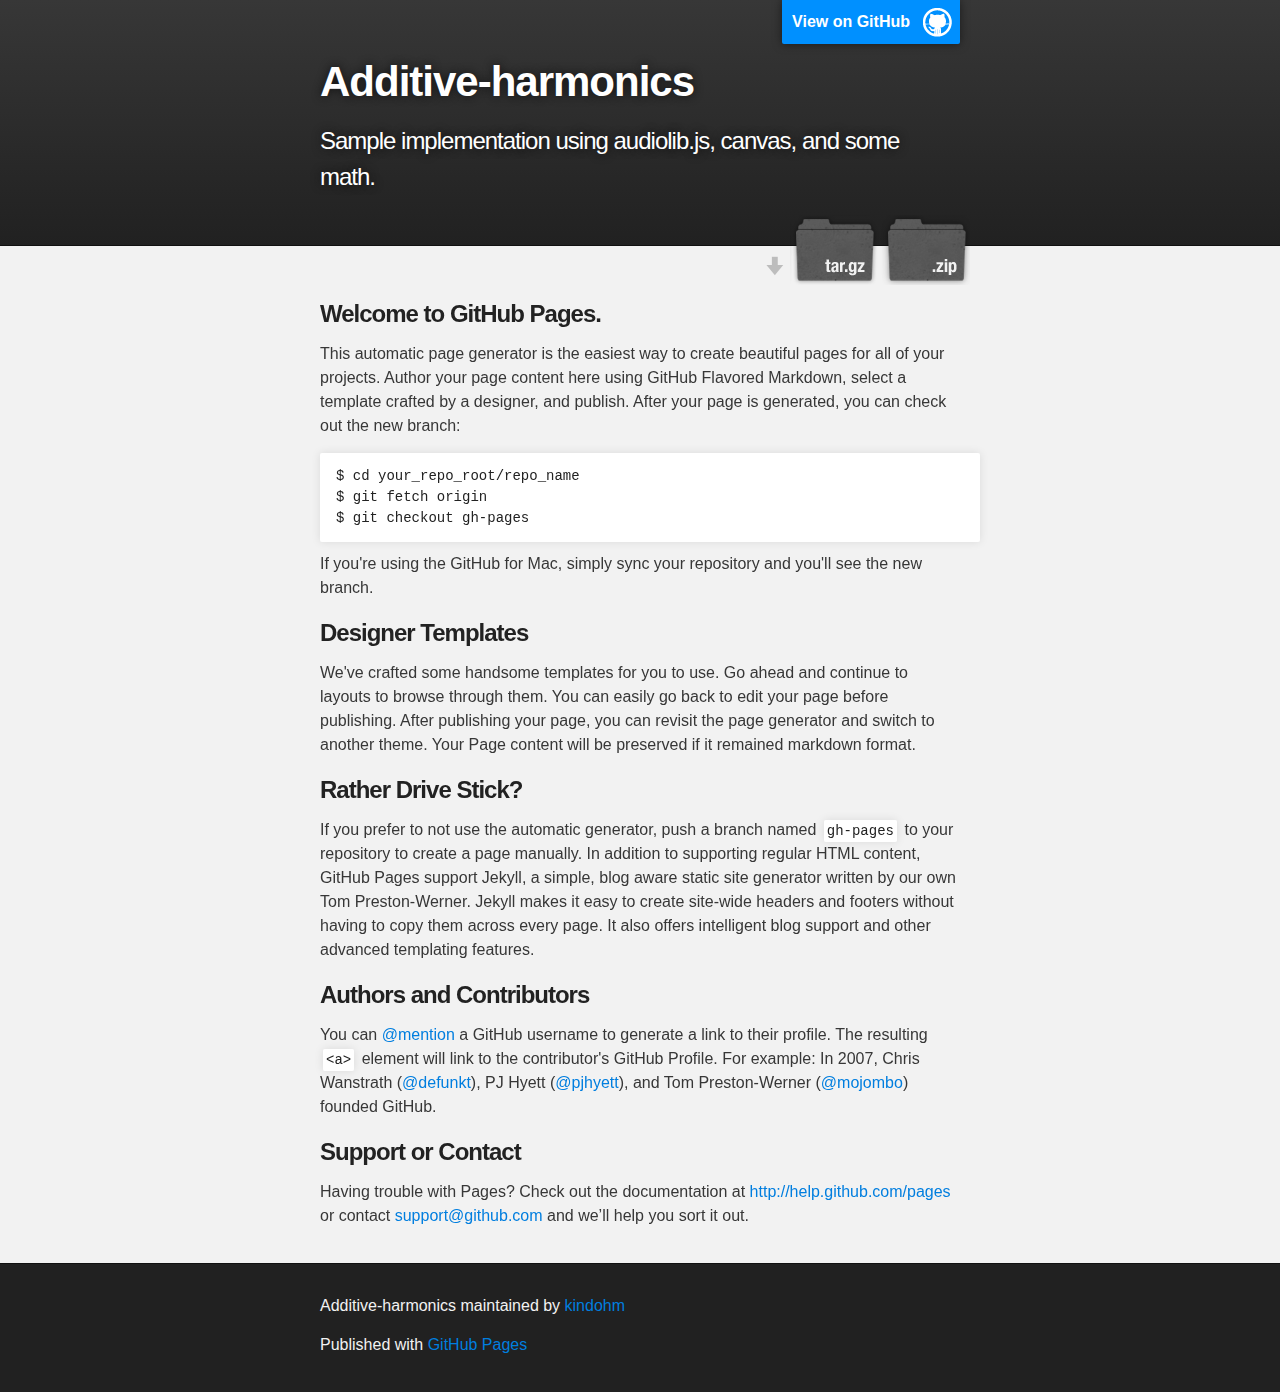
==== index.html @ 70c12de0 "Create gh-pages branch via GitHub" ====
<!DOCTYPE html>
<html>

  <head>
    <meta charset='utf-8' />
    <meta http-equiv="X-UA-Compatible" content="chrome=1" />
    <meta name="description" content="Additive-harmonics : Sample implementation using audiolib.js, canvas, and some math." />

    <link rel="stylesheet" type="text/css" media="screen" href="stylesheets/stylesheet.css">

    <title>Additive-harmonics</title>
  </head>

  <body>

    <!-- HEADER -->
    <div id="header_wrap" class="outer">
        <header class="inner">
          <a id="forkme_banner" href="https://github.com/kindohm/additive-harmonics">View on GitHub</a>

          <h1 id="project_title">Additive-harmonics</h1>
          <h2 id="project_tagline">Sample implementation using audiolib.js, canvas, and some math.</h2>

            <section id="downloads">
              <a class="zip_download_link" href="https://github.com/kindohm/additive-harmonics/zipball/master">Download this project as a .zip file</a>
              <a class="tar_download_link" href="https://github.com/kindohm/additive-harmonics/tarball/master">Download this project as a tar.gz file</a>
            </section>
        </header>
    </div>

    <!-- MAIN CONTENT -->
    <div id="main_content_wrap" class="outer">
      <section id="main_content" class="inner">
        <h3>Welcome to GitHub Pages.</h3>

<p>This automatic page generator is the easiest way to create beautiful pages for all of your projects. Author your page content here using GitHub Flavored Markdown, select a template crafted by a designer, and publish. After your page is generated, you can check out the new branch:</p>

<pre><code>$ cd your_repo_root/repo_name
$ git fetch origin
$ git checkout gh-pages
</code></pre>

<p>If you're using the GitHub for Mac, simply sync your repository and you'll see the new branch.</p>

<h3>Designer Templates</h3>

<p>We've crafted some handsome templates for you to use. Go ahead and continue to layouts to browse through them. You can easily go back to edit your page before publishing. After publishing your page, you can revisit the page generator and switch to another theme. Your Page content will be preserved if it remained markdown format.</p>

<h3>Rather Drive Stick?</h3>

<p>If you prefer to not use the automatic generator, push a branch named <code>gh-pages</code> to your repository to create a page manually. In addition to supporting regular HTML content, GitHub Pages support Jekyll, a simple, blog aware static site generator written by our own Tom Preston-Werner. Jekyll makes it easy to create site-wide headers and footers without having to copy them across every page. It also offers intelligent blog support and other advanced templating features.</p>

<h3>Authors and Contributors</h3>

<p>You can <a href="https://github.com/blog/821" class="user-mention">@mention</a> a GitHub username to generate a link to their profile. The resulting <code>&lt;a&gt;</code> element will link to the contributor's GitHub Profile. For example: In 2007, Chris Wanstrath (<a href="https://github.com/defunkt" class="user-mention">@defunkt</a>), PJ Hyett (<a href="https://github.com/pjhyett" class="user-mention">@pjhyett</a>), and Tom Preston-Werner (<a href="https://github.com/mojombo" class="user-mention">@mojombo</a>) founded GitHub.</p>

<h3>Support or Contact</h3>

<p>Having trouble with Pages? Check out the documentation at <a href="http://help.github.com/pages">http://help.github.com/pages</a> or contact <a href="mailto:support@github.com">support@github.com</a> and we’ll help you sort it out.</p>
      </section>
    </div>

    <!-- FOOTER  -->
    <div id="footer_wrap" class="outer">
      <footer class="inner">
        <p class="copyright">Additive-harmonics maintained by <a href="https://github.com/kindohm">kindohm</a></p>
        <p>Published with <a href="http://pages.github.com">GitHub Pages</a></p>
      </footer>
    </div>

    

  </body>
</html>
---- stylesheets/stylesheet.css ----
/*******************************************************************************
Slate Theme for Github Pages
by Jason Costello, @jsncostello
*******************************************************************************/

@import url(pygment_trac.css);

/*******************************************************************************
MeyerWeb Reset
*******************************************************************************/

html, body, div, span, applet, object, iframe,
h1, h2, h3, h4, h5, h6, p, blockquote, pre,
a, abbr, acronym, address, big, cite, code,
del, dfn, em, img, ins, kbd, q, s, samp,
small, strike, strong, sub, sup, tt, var,
b, u, i, center,
dl, dt, dd, ol, ul, li,
fieldset, form, label, legend,
table, caption, tbody, tfoot, thead, tr, th, td,
article, aside, canvas, details, embed,
figure, figcaption, footer, header, hgroup,
menu, nav, output, ruby, section, summary,
time, mark, audio, video {
  margin: 0;
  padding: 0;
  border: 0;
  font: inherit;
  vertical-align: baseline;
}

/* HTML5 display-role reset for older browsers */
article, aside, details, figcaption, figure,
footer, header, hgroup, menu, nav, section {
  display: block;
}

ol, ul {
  list-style: none;
}

blockquote, q {
}

table {
  border-collapse: collapse;
  border-spacing: 0;
}

a:focus {
  outline: none;
}

/*******************************************************************************
Theme Styles
*******************************************************************************/

body {
  box-sizing: border-box;
  color:#373737;
  background: #212121;
  font-size: 16px;
  font-family: 'Myriad Pro', Calibri, Helvetica, Arial, sans-serif;
  line-height: 1.5;
  -webkit-font-smoothing: antialiased;
}

h1, h2, h3, h4, h5, h6 {
  margin: 10px 0;
  font-weight: 700;
  color:#222222;
  font-family: 'Lucida Grande', 'Calibri', Helvetica, Arial, sans-serif;
  letter-spacing: -1px;
}

h1 {
  font-size: 36px;
  font-weight: 700;
}

h2 {
  padding-bottom: 10px;
  font-size: 32px;
  background: url('../images/bg_hr.png') repeat-x bottom;
}

h3 {
  font-size: 24px;
}

h4 {
  font-size: 21px;
}

h5 {
  font-size: 18px;
}

h6 {
  font-size: 16px;
}

p {
  margin: 10px 0 15px 0;
}

footer p {
  color: #f2f2f2;
}

a {
  text-decoration: none;
  color: #007edf;
  text-shadow: none;

  transition: color 0.5s ease;
  transition: text-shadow 0.5s ease;
  -webkit-transition: color 0.5s ease;
  -webkit-transition: text-shadow 0.5s ease;
  -moz-transition: color 0.5s ease;
  -moz-transition: text-shadow 0.5s ease;
  -o-transition: color 0.5s ease;
  -o-transition: text-shadow 0.5s ease;
  -ms-transition: color 0.5s ease;
  -ms-transition: text-shadow 0.5s ease;
}

#main_content a:hover {
  color: #0069ba;
  text-shadow: #0090ff 0px 0px 2px;
}

footer a:hover {
  color: #43adff;
  text-shadow: #0090ff 0px 0px 2px;
}

em {
  font-style: italic;
}

strong {
  font-weight: bold;
}

img {
  position: relative;
  margin: 0 auto;
  max-width: 739px;
  padding: 5px;
  margin: 10px 0 10px 0;
  border: 1px solid #ebebeb;

  box-shadow: 0 0 5px #ebebeb;
  -webkit-box-shadow: 0 0 5px #ebebeb;
  -moz-box-shadow: 0 0 5px #ebebeb;
  -o-box-shadow: 0 0 5px #ebebeb;
  -ms-box-shadow: 0 0 5px #ebebeb;
}

pre, code {
  width: 100%;
  color: #222;
  background-color: #fff;

  font-family: Monaco, "Bitstream Vera Sans Mono", "Lucida Console", Terminal, monospace;
  font-size: 14px;

  border-radius: 2px;
  -moz-border-radius: 2px;
  -webkit-border-radius: 2px;



}

pre {
  width: 100%;
  padding: 10px;
  box-shadow: 0 0 10px rgba(0,0,0,.1);
  overflow: auto;
}

code {
  padding: 3px;
  margin: 0 3px;
  box-shadow: 0 0 10px rgba(0,0,0,.1);
}

pre code {
  display: block;
  box-shadow: none;
}

blockquote {
  color: #666;
  margin-bottom: 20px;
  padding: 0 0 0 20px;
  border-left: 3px solid #bbb;
}

ul, ol, dl {
  margin-bottom: 15px
}

ul li {
  list-style: inside;
  padding-left: 20px;
}

ol li {
  list-style: decimal inside;
  padding-left: 20px;
}

dl dt {
  font-weight: bold;
}

dl dd {
  padding-left: 20px;
  font-style: italic;
}

dl p {
  padding-left: 20px;
  font-style: italic;
}

hr {
  height: 1px;
  margin-bottom: 5px;
  border: none;
  background: url('../images/bg_hr.png') repeat-x center;
}

table {
  border: 1px solid #373737;
  margin-bottom: 20px;
  text-align: left;
 }

th {
  font-family: 'Lucida Grande', 'Helvetica Neue', Helvetica, Arial, sans-serif;
  padding: 10px;
  background: #373737;
  color: #fff;
 }

td {
  padding: 10px;
  border: 1px solid #373737;
 }

form {
  background: #f2f2f2;
  padding: 20px;
}

img {
  width: 100%;
  max-width: 100%;
}

/*******************************************************************************
Full-Width Styles
*******************************************************************************/

.outer {
  width: 100%;
}

.inner {
  position: relative;
  max-width: 640px;
  padding: 20px 10px;
  margin: 0 auto;
}

#forkme_banner {
  display: block;
  position: absolute;
  top:0;
  right: 10px;
  z-index: 10;
  padding: 10px 50px 10px 10px;
  color: #fff;
  background: url('../images/blacktocat.png') #0090ff no-repeat 95% 50%;
  font-weight: 700;
  box-shadow: 0 0 10px rgba(0,0,0,.5);
  border-bottom-left-radius: 2px;
  border-bottom-right-radius: 2px;
}

#header_wrap {
  background: #212121;
  background: -moz-linear-gradient(top, #373737, #212121);
  background: -webkit-linear-gradient(top, #373737, #212121);
  background: -ms-linear-gradient(top, #373737, #212121);
  background: -o-linear-gradient(top, #373737, #212121);
  background: linear-gradient(top, #373737, #212121);
}

#header_wrap .inner {
  padding: 50px 10px 30px 10px;
}

#project_title {
  margin: 0;
  color: #fff;
  font-size: 42px;
  font-weight: 700;
  text-shadow: #111 0px 0px 10px;
}

#project_tagline {
  color: #fff;
  font-size: 24px;
  font-weight: 300;
  background: none;
  text-shadow: #111 0px 0px 10px;
}

#downloads {
  position: absolute;
  width: 210px;
  z-index: 10;
  bottom: -40px;
  right: 0;
  height: 70px;
  background: url('../images/icon_download.png') no-repeat 0% 90%;
}

.zip_download_link {
  display: block;
  float: right;
  width: 90px;
  height:70px;
  text-indent: -5000px;
  overflow: hidden;
  background: url(../images/sprite_download.png) no-repeat bottom left;
}

.tar_download_link {
  display: block;
  float: right;
  width: 90px;
  height:70px;
  text-indent: -5000px;
  overflow: hidden;
  background: url(../images/sprite_download.png) no-repeat bottom right;
  margin-left: 10px;
}

.zip_download_link:hover {
  background: url(../images/sprite_download.png) no-repeat top left;
}

.tar_download_link:hover {
  background: url(../images/sprite_download.png) no-repeat top right;
}

#main_content_wrap {
  background: #f2f2f2;
  border-top: 1px solid #111;
  border-bottom: 1px solid #111;
}

#main_content {
  padding-top: 40px;
}

#footer_wrap {
  background: #212121;
}



/*******************************************************************************
Small Device Styles
*******************************************************************************/

@media screen and (max-width: 480px) {
  body {
    font-size:14px;
  }

  #downloads {
    display: none;
  }

  .inner {
    min-width: 320px;
    max-width: 480px;
  }

  #project_title {
  font-size: 32px;
  }

  h1 {
    font-size: 28px;
  }

  h2 {
    font-size: 24px;
  }

  h3 {
    font-size: 21px;
  }

  h4 {
    font-size: 18px;
  }

  h5 {
    font-size: 14px;
  }

  h6 {
    font-size: 12px;
  }

  code, pre {
    min-width: 320px;
    max-width: 480px;
    font-size: 11px;
  }

}
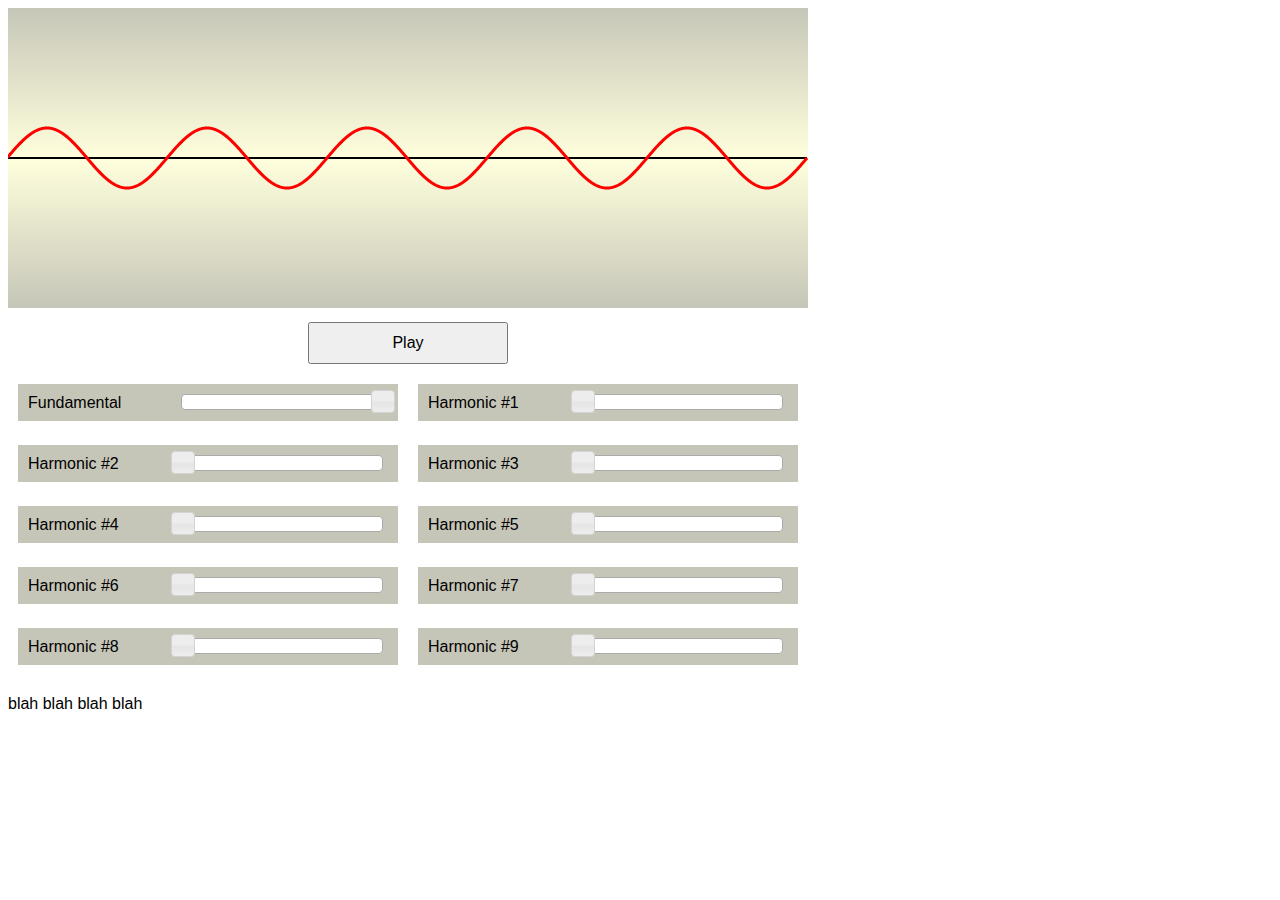
==== commit b7f9a0cc: "added initial source files" ====
--- a/index.html
+++ b/index.html
@@ -1,74 +1,38 @@
-<!DOCTYPE html>
-<html>
+<!doctype html>
+<html lang="us">
+<head>
+	<meta charset="utf-8">
 
-  <head>
-    <meta charset='utf-8' />
-    <meta http-equiv="X-UA-Compatible" content="chrome=1" />
-    <meta name="description" content="Additive-harmonics : Sample implementation using audiolib.js, canvas, and some math." />
+	<link href="css/additive.css" rel="stylesheet">
+	<link href="lib/jquery/css/smoothness/jquery-ui-1.9.0.custom.css" rel="stylesheet">
 
-    <link rel="stylesheet" type="text/css" media="screen" href="stylesheets/stylesheet.css">
+	<script src="lib/jquery/js/jquery-1.8.2.js" type="text/javascript"></script>
+	<script src="lib/jquery/js/jquery-ui-1.9.0.custom.js" type="text/javascript"></script>
 
-    <title>Additive-harmonics</title>
-  </head>
+	<script type="text/javascript" src="lib/audiolib.min.js"></script>
 
-  <body>
+	<script src="lib/additive.models.js" type="text/javascript"></script>
+	<script src="lib/additive.plotter.js" type="text/javascript"></script>
+	<script src="lib/additive.viewmodel.js" type="text/javascript"></script>
 
-    <!-- HEADER -->
-    <div id="header_wrap" class="outer">
-        <header class="inner">
-          <a id="forkme_banner" href="https://github.com/kindohm/additive-harmonics">View on GitHub</a>
+	<script src="lib/bootstrap.js" type="text/javascript"></script>
 
-          <h1 id="project_title">Additive-harmonics</h1>
-          <h2 id="project_tagline">Sample implementation using audiolib.js, canvas, and some math.</h2>
+</head>
+<body>
+	<div id="main">
+		<div id="canvasPanel">
+			<canvas id="canvas" width="800" height="300" />
+		</div>
+		<div id="buttonPanel">
+			<button id="playButton"><span id="playButtonSpan">Play</span></button>
+		</div>
+		<div id="controlsPanel">
+			<div id="controlsContainer"></div>
+		</div>
+		<div id="contentContainer">
+			<p>blah blah blah blah</p>
+		</div>
 
-            <section id="downloads">
-              <a class="zip_download_link" href="https://github.com/kindohm/additive-harmonics/zipball/master">Download this project as a .zip file</a>
-              <a class="tar_download_link" href="https://github.com/kindohm/additive-harmonics/tarball/master">Download this project as a tar.gz file</a>
-            </section>
-        </header>
-    </div>
-
-    <!-- MAIN CONTENT -->
-    <div id="main_content_wrap" class="outer">
-      <section id="main_content" class="inner">
-        <h3>Welcome to GitHub Pages.</h3>
-
-<p>This automatic page generator is the easiest way to create beautiful pages for all of your projects. Author your page content here using GitHub Flavored Markdown, select a template crafted by a designer, and publish. After your page is generated, you can check out the new branch:</p>
-
-<pre><code>$ cd your_repo_root/repo_name
-$ git fetch origin
-$ git checkout gh-pages
-</code></pre>
-
-<p>If you're using the GitHub for Mac, simply sync your repository and you'll see the new branch.</p>
-
-<h3>Designer Templates</h3>
-
-<p>We've crafted some handsome templates for you to use. Go ahead and continue to layouts to browse through them. You can easily go back to edit your page before publishing. After publishing your page, you can revisit the page generator and switch to another theme. Your Page content will be preserved if it remained markdown format.</p>
-
-<h3>Rather Drive Stick?</h3>
-
-<p>If you prefer to not use the automatic generator, push a branch named <code>gh-pages</code> to your repository to create a page manually. In addition to supporting regular HTML content, GitHub Pages support Jekyll, a simple, blog aware static site generator written by our own Tom Preston-Werner. Jekyll makes it easy to create site-wide headers and footers without having to copy them across every page. It also offers intelligent blog support and other advanced templating features.</p>
-
-<h3>Authors and Contributors</h3>
-
-<p>You can <a href="https://github.com/blog/821" class="user-mention">@mention</a> a GitHub username to generate a link to their profile. The resulting <code>&lt;a&gt;</code> element will link to the contributor's GitHub Profile. For example: In 2007, Chris Wanstrath (<a href="https://github.com/defunkt" class="user-mention">@defunkt</a>), PJ Hyett (<a href="https://github.com/pjhyett" class="user-mention">@pjhyett</a>), and Tom Preston-Werner (<a href="https://github.com/mojombo" class="user-mention">@mojombo</a>) founded GitHub.</p>
-
-<h3>Support or Contact</h3>
-
-<p>Having trouble with Pages? Check out the documentation at <a href="http://help.github.com/pages">http://help.github.com/pages</a> or contact <a href="mailto:support@github.com">support@github.com</a> and we’ll help you sort it out.</p>
-      </section>
-    </div>
-
-    <!-- FOOTER  -->
-    <div id="footer_wrap" class="outer">
-      <footer class="inner">
-        <p class="copyright">Additive-harmonics maintained by <a href="https://github.com/kindohm">kindohm</a></p>
-        <p>Published with <a href="http://pages.github.com">GitHub Pages</a></p>
-      </footer>
-    </div>
-
-    
-
-  </body>
-</html>
+	</div>
+</body>
+</html>--- a/css/additive.css
+++ b/css/additive.css
@@ -0,0 +1,54 @@
+body {
+	
+	font-family: Verdana, Arial, Helvetica, Sans-Serif;
+}
+
+canvas {
+	background: #ddddcc;
+}
+
+#main{
+	width: 800px;
+}
+
+#canvasPanel {
+}
+
+#controlsPanel {
+}
+
+.clear {
+	clear: both;
+}
+
+.label {
+	float: left;
+	margin: 5px;
+}
+.slider {
+	width: 200px;
+	margin: 5px;
+	margin-right: 10px;
+	float: right;
+}
+
+.sliderContainer {
+	width: 370px;
+	height: 27px;
+	margin: 10px;
+	background: rgba(198, 198, 184, 255);
+	padding: 5px;
+	display: inline-block;
+}
+
+#buttonPanel {
+	text-align: center;
+}
+
+#playButton {
+	width: 200px;
+	padding: 10px;
+	margin-top: 10px;
+	margin-bottom: 10px;
+	font-size: 100%;
+}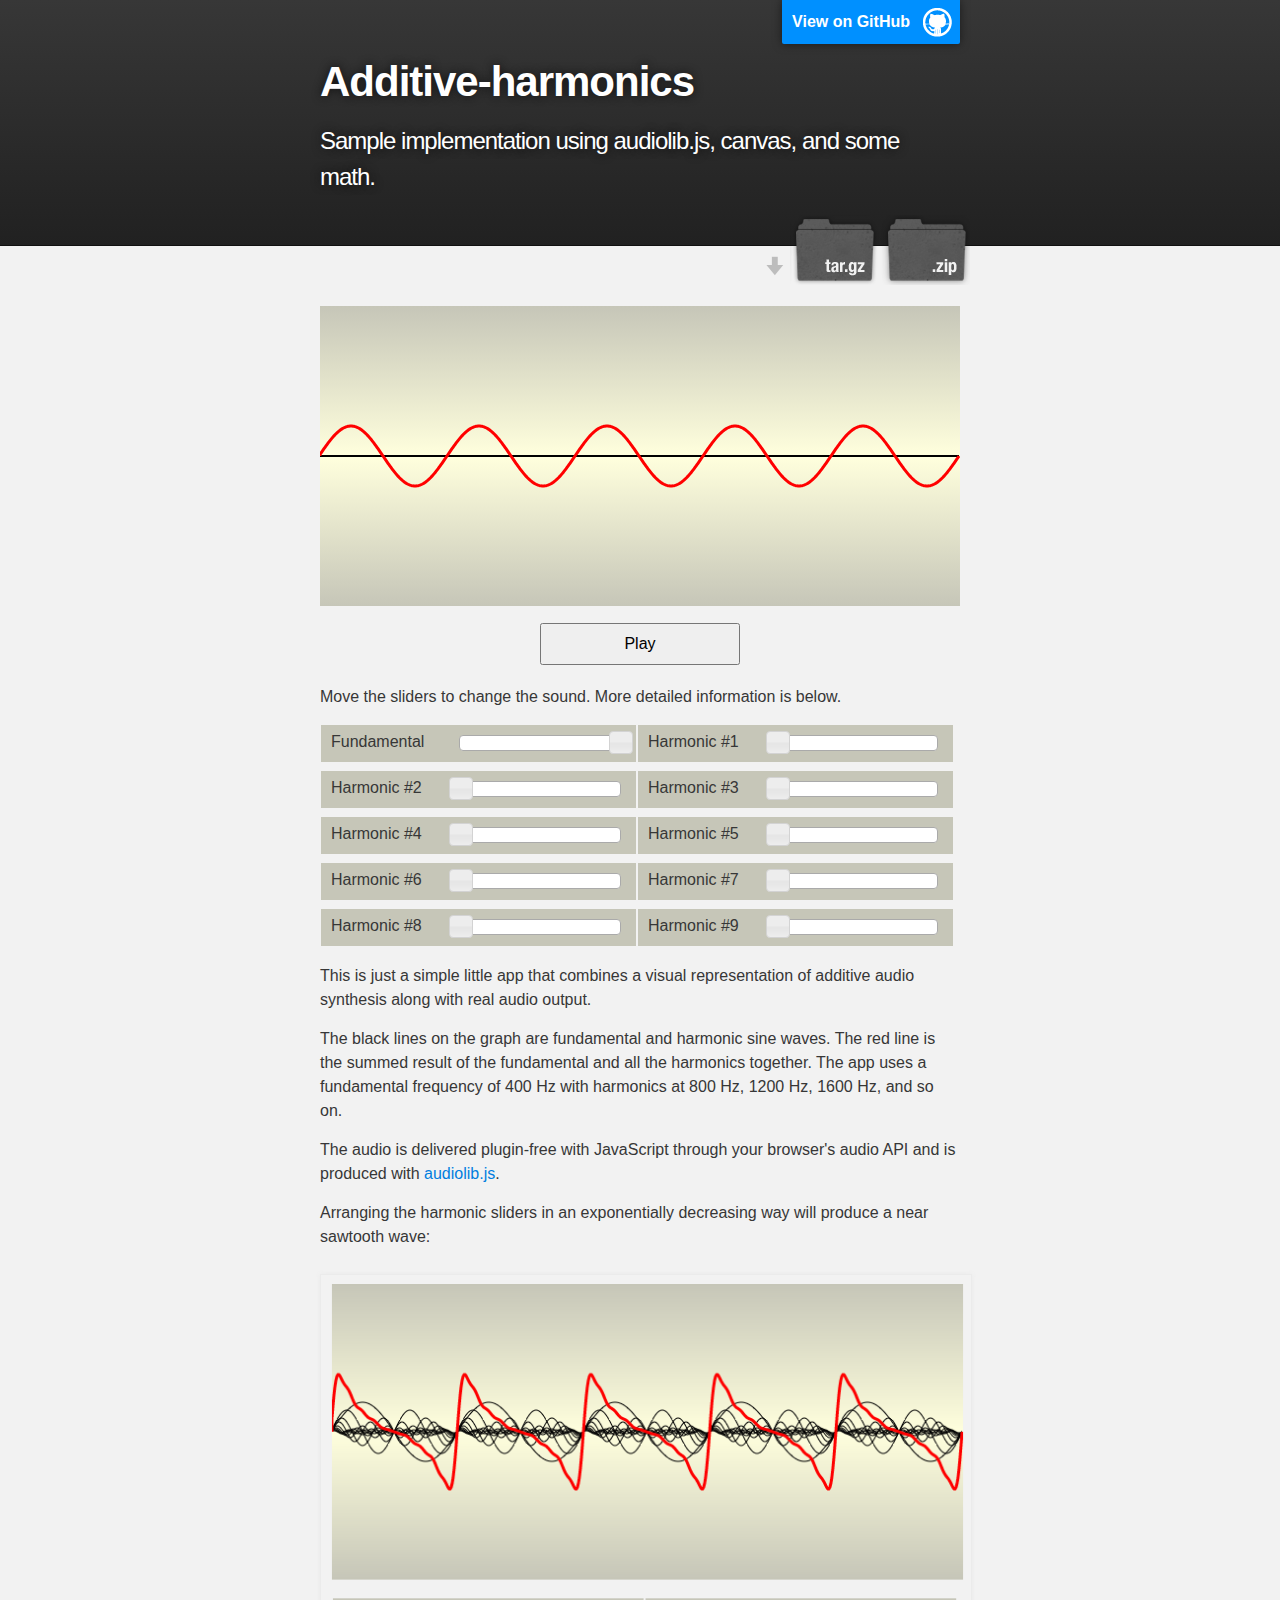
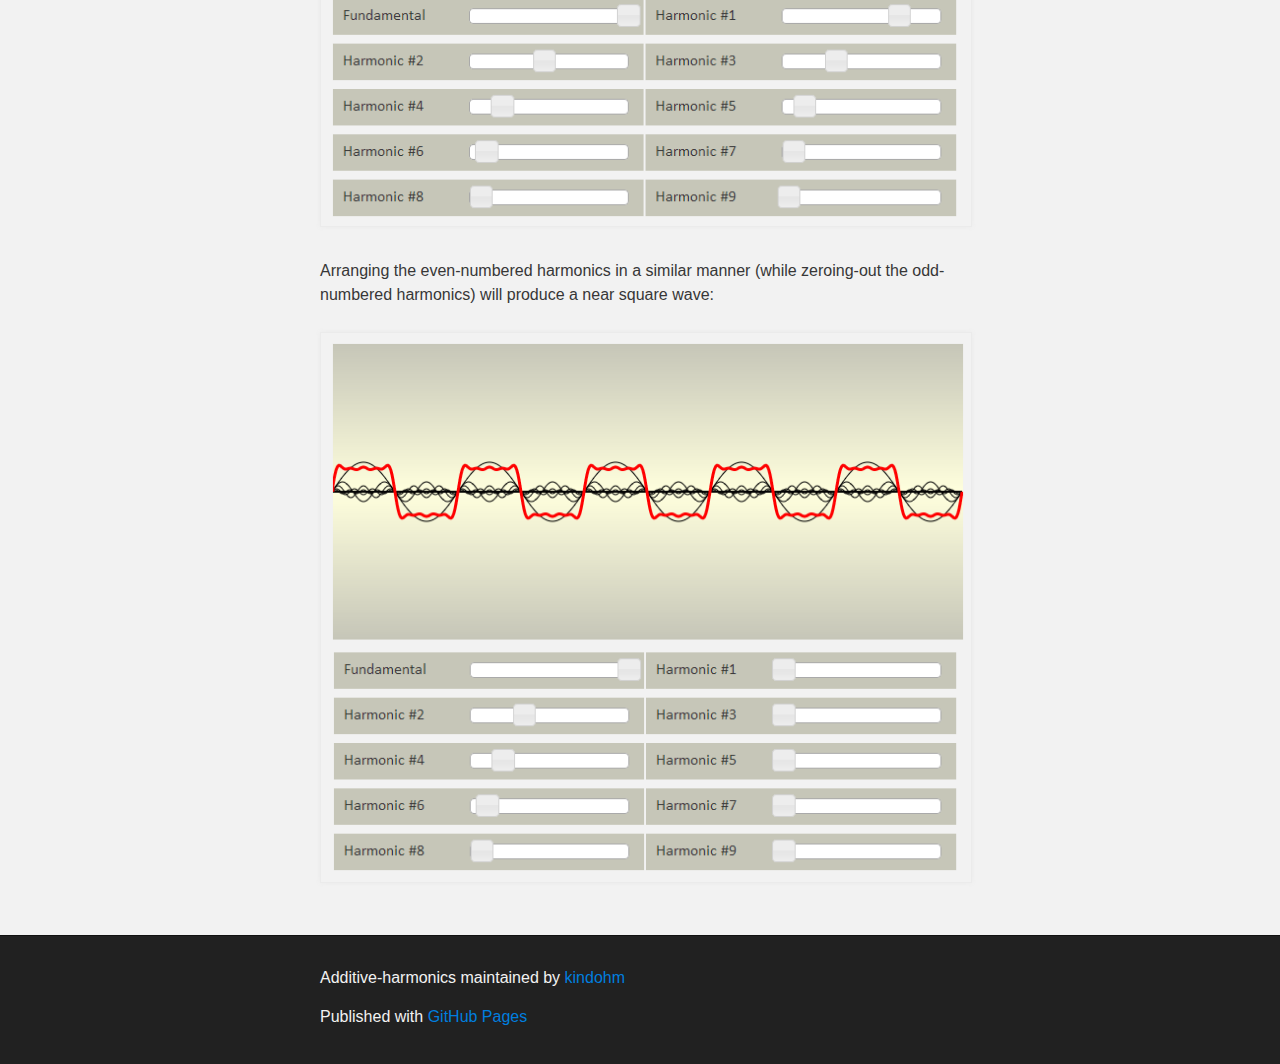
==== commit 4e11ecee: "Build gh pages content." ====
--- a/index.html
+++ b/index.html
@@ -1,38 +1,97 @@
-<!doctype html>
-<html lang="us">
-<head>
-	<meta charset="utf-8">
+<!DOCTYPE html>
+<html>
 
-	<link href="css/additive.css" rel="stylesheet">
-	<link href="lib/jquery/css/smoothness/jquery-ui-1.9.0.custom.css" rel="stylesheet">
+  <head>
+    <meta charset='utf-8' />
+    <meta http-equiv="X-UA-Compatible" content="chrome=1" />
+    <meta name="description" content="Additive-harmonics : Sample implementation using audiolib.js, canvas, and some math." />
 
-	<script src="lib/jquery/js/jquery-1.8.2.js" type="text/javascript"></script>
-	<script src="lib/jquery/js/jquery-ui-1.9.0.custom.js" type="text/javascript"></script>
+    <link rel="stylesheet" type="text/css" media="screen" href="stylesheets/stylesheet.css">
 
-	<script type="text/javascript" src="lib/audiolib.min.js"></script>
 
-	<script src="lib/additive.models.js" type="text/javascript"></script>
-	<script src="lib/additive.plotter.js" type="text/javascript"></script>
-	<script src="lib/additive.viewmodel.js" type="text/javascript"></script>
+    <link href="stylesheets/additive.css" rel="stylesheet">
+    <link href="javascripts/jquery/css/smoothness/jquery-ui-1.9.0.custom.css" rel="stylesheet">
 
-	<script src="lib/bootstrap.js" type="text/javascript"></script>
+    <script src="javascripts/jquery/js/jquery-1.8.2.js" type="text/javascript"></script>
+    <script src="javascripts/jquery/js/jquery-ui-1.9.0.custom.js" type="text/javascript"></script>
 
-</head>
-<body>
-	<div id="main">
-		<div id="canvasPanel">
-			<canvas id="canvas" width="800" height="300" />
-		</div>
-		<div id="buttonPanel">
-			<button id="playButton"><span id="playButtonSpan">Play</span></button>
-		</div>
-		<div id="controlsPanel">
-			<div id="controlsContainer"></div>
-		</div>
-		<div id="contentContainer">
-			<p>blah blah blah blah</p>
-		</div>
+    <script type="text/javascript" src="javascripts/audiolib.min.js"></script>
 
-	</div>
-</body>
-</html>+    <script src="javascripts/additive.models.js" type="text/javascript"></script>
+    <script src="javascripts/additive.plotter.js" type="text/javascript"></script>
+    <script src="javascripts/additive.viewmodel.js" type="text/javascript"></script>
+
+    <script src="javascripts/bootstrap.js" type="text/javascript"></script>
+
+
+
+
+    <title>Additive-harmonics</title>
+  </head>
+
+  <body>
+
+    <!-- HEADER -->
+    <div id="header_wrap" class="outer">
+        <header class="inner">
+          <a id="forkme_banner" href="https://github.com/kindohm/additive-harmonics">View on GitHub</a>
+
+          <h1 id="project_title">Additive-harmonics</h1>
+          <h2 id="project_tagline">Sample implementation using audiolib.js, canvas, and some math.</h2>
+
+            <section id="downloads">
+              <a class="zip_download_link" href="https://github.com/kindohm/additive-harmonics/zipball/master">Download this project as a .zip file</a>
+              <a class="tar_download_link" href="https://github.com/kindohm/additive-harmonics/tarball/master">Download this project as a tar.gz file</a>
+            </section>
+        </header>
+    </div>
+
+    <!-- MAIN CONTENT -->
+    <div id="main_content_wrap" class="outer">
+      <section id="main_content" class="inner">
+
+        <div id="canvasPanel">
+          <canvas id="canvas" width="640" height="300" />
+        </div>
+        <div id="buttonPanel">
+          <button id="playButton"><span id="playButtonSpan">Play</span></button>
+        </div>
+        <p>Move the sliders to change the sound. More detailed information is below.</p>
+        <div id="controlsPanel">
+          <div id="controlsContainer"></div>
+        </div>
+        <div id="contentContainer">
+          <p>This is just a simple little app that combines a visual representation of 
+            additive audio synthesis along with real audio output.</p>
+          <p>The black lines on the graph are fundamental and harmonic sine waves. The red line is the summed 
+            result of the fundamental and all the harmonics together. The app uses a fundamental frequency of 
+            400 Hz with harmonics at 800 Hz, 1200 Hz, 1600 Hz, and so on.</p>
+          <p>The audio is delivered plugin-free with JavaScript through your browser's audio API and is
+            produced with <a href="https://github.com/jussi-kalliokoski/audiolib.js/">audiolib.js</a>.</p>
+          <p>Arranging the harmonic sliders in an exponentially decreasing way will produce a 
+            near sawtooth wave:</p>
+          <p><img src="images/sawtooth.png" alt="sawtooth"/></p>
+          <p>Arranging the even-numbered harmonics in a similar manner (while zeroing-out the
+            odd-numbered harmonics) will produce a near square wave:</p>
+          <p><img src="images/square.png" alt="square"/></p>
+          <p></p>
+        </div>
+
+
+
+
+      </section>
+    </div>
+
+    <!-- FOOTER  -->
+    <div id="footer_wrap" class="outer">
+      <footer class="inner">
+        <p class="copyright">Additive-harmonics maintained by <a href="https://github.com/kindohm">kindohm</a></p>
+        <p>Published with <a href="http://pages.github.com">GitHub Pages</a></p>
+      </footer>
+    </div>
+
+    
+
+  </body>
+</html>
--- a/stylesheets/stylesheet.css
+++ b/stylesheets/stylesheet.css
@@ -0,0 +1,431 @@
+/*******************************************************************************
+Slate Theme for Github Pages
+by Jason Costello, @jsncostello
+*******************************************************************************/
+
+@import url(pygment_trac.css);
+
+/*******************************************************************************
+MeyerWeb Reset
+*******************************************************************************/
+
+html, body, div, span, applet, object, iframe,
+h1, h2, h3, h4, h5, h6, p, blockquote, pre,
+a, abbr, acronym, address, big, cite, code,
+del, dfn, em, img, ins, kbd, q, s, samp,
+small, strike, strong, sub, sup, tt, var,
+b, u, i, center,
+dl, dt, dd, ol, ul, li,
+fieldset, form, label, legend,
+table, caption, tbody, tfoot, thead, tr, th, td,
+article, aside, canvas, details, embed,
+figure, figcaption, footer, header, hgroup,
+menu, nav, output, ruby, section, summary,
+time, mark, audio, video {
+  margin: 0;
+  padding: 0;
+  border: 0;
+  font: inherit;
+  vertical-align: baseline;
+}
+
+/* HTML5 display-role reset for older browsers */
+article, aside, details, figcaption, figure,
+footer, header, hgroup, menu, nav, section {
+  display: block;
+}
+
+ol, ul {
+  list-style: none;
+}
+
+blockquote, q {
+}
+
+table {
+  border-collapse: collapse;
+  border-spacing: 0;
+}
+
+a:focus {
+  outline: none;
+}
+
+/*******************************************************************************
+Theme Styles
+*******************************************************************************/
+
+body {
+  box-sizing: border-box;
+  color:#373737;
+  background: #212121;
+  font-size: 16px;
+  font-family: 'Myriad Pro', Calibri, Helvetica, Arial, sans-serif;
+  line-height: 1.5;
+  -webkit-font-smoothing: antialiased;
+}
+
+h1, h2, h3, h4, h5, h6 {
+  margin: 10px 0;
+  font-weight: 700;
+  color:#222222;
+  font-family: 'Lucida Grande', 'Calibri', Helvetica, Arial, sans-serif;
+  letter-spacing: -1px;
+}
+
+h1 {
+  font-size: 36px;
+  font-weight: 700;
+}
+
+h2 {
+  padding-bottom: 10px;
+  font-size: 32px;
+  background: url('../images/bg_hr.png') repeat-x bottom;
+}
+
+h3 {
+  font-size: 24px;
+}
+
+h4 {
+  font-size: 21px;
+}
+
+h5 {
+  font-size: 18px;
+}
+
+h6 {
+  font-size: 16px;
+}
+
+p {
+  margin: 10px 0 15px 0;
+}
+
+footer p {
+  color: #f2f2f2;
+}
+
+a {
+  text-decoration: none;
+  color: #007edf;
+  text-shadow: none;
+
+  transition: color 0.5s ease;
+  transition: text-shadow 0.5s ease;
+  -webkit-transition: color 0.5s ease;
+  -webkit-transition: text-shadow 0.5s ease;
+  -moz-transition: color 0.5s ease;
+  -moz-transition: text-shadow 0.5s ease;
+  -o-transition: color 0.5s ease;
+  -o-transition: text-shadow 0.5s ease;
+  -ms-transition: color 0.5s ease;
+  -ms-transition: text-shadow 0.5s ease;
+}
+
+#main_content a:hover {
+  color: #0069ba;
+  text-shadow: #0090ff 0px 0px 2px;
+}
+
+footer a:hover {
+  color: #43adff;
+  text-shadow: #0090ff 0px 0px 2px;
+}
+
+em {
+  font-style: italic;
+}
+
+strong {
+  font-weight: bold;
+}
+
+img {
+  position: relative;
+  margin: 0 auto;
+  max-width: 739px;
+  padding: 5px;
+  margin: 10px 0 10px 0;
+  border: 1px solid #ebebeb;
+
+  box-shadow: 0 0 5px #ebebeb;
+  -webkit-box-shadow: 0 0 5px #ebebeb;
+  -moz-box-shadow: 0 0 5px #ebebeb;
+  -o-box-shadow: 0 0 5px #ebebeb;
+  -ms-box-shadow: 0 0 5px #ebebeb;
+}
+
+pre, code {
+  width: 100%;
+  color: #222;
+  background-color: #fff;
+
+  font-family: Monaco, "Bitstream Vera Sans Mono", "Lucida Console", Terminal, monospace;
+  font-size: 14px;
+
+  border-radius: 2px;
+  -moz-border-radius: 2px;
+  -webkit-border-radius: 2px;
+
+
+
+}
+
+pre {
+  width: 100%;
+  padding: 10px;
+  box-shadow: 0 0 10px rgba(0,0,0,.1);
+  overflow: auto;
+}
+
+code {
+  padding: 3px;
+  margin: 0 3px;
+  box-shadow: 0 0 10px rgba(0,0,0,.1);
+}
+
+pre code {
+  display: block;
+  box-shadow: none;
+}
+
+blockquote {
+  color: #666;
+  margin-bottom: 20px;
+  padding: 0 0 0 20px;
+  border-left: 3px solid #bbb;
+}
+
+ul, ol, dl {
+  margin-bottom: 15px
+}
+
+ul li {
+  list-style: inside;
+  padding-left: 20px;
+}
+
+ol li {
+  list-style: decimal inside;
+  padding-left: 20px;
+}
+
+dl dt {
+  font-weight: bold;
+}
+
+dl dd {
+  padding-left: 20px;
+  font-style: italic;
+}
+
+dl p {
+  padding-left: 20px;
+  font-style: italic;
+}
+
+hr {
+  height: 1px;
+  margin-bottom: 5px;
+  border: none;
+  background: url('../images/bg_hr.png') repeat-x center;
+}
+
+table {
+  border: 1px solid #373737;
+  margin-bottom: 20px;
+  text-align: left;
+ }
+
+th {
+  font-family: 'Lucida Grande', 'Helvetica Neue', Helvetica, Arial, sans-serif;
+  padding: 10px;
+  background: #373737;
+  color: #fff;
+ }
+
+td {
+  padding: 10px;
+  border: 1px solid #373737;
+ }
+
+form {
+  background: #f2f2f2;
+  padding: 20px;
+}
+
+img {
+  width: 100%;
+  max-width: 100%;
+}
+
+/*******************************************************************************
+Full-Width Styles
+*******************************************************************************/
+
+.outer {
+  width: 100%;
+}
+
+.inner {
+  position: relative;
+  max-width: 640px;
+  padding: 20px 10px;
+  margin: 0 auto;
+}
+
+#forkme_banner {
+  display: block;
+  position: absolute;
+  top:0;
+  right: 10px;
+  z-index: 10;
+  padding: 10px 50px 10px 10px;
+  color: #fff;
+  background: url('../images/blacktocat.png') #0090ff no-repeat 95% 50%;
+  font-weight: 700;
+  box-shadow: 0 0 10px rgba(0,0,0,.5);
+  border-bottom-left-radius: 2px;
+  border-bottom-right-radius: 2px;
+}
+
+#header_wrap {
+  background: #212121;
+  background: -moz-linear-gradient(top, #373737, #212121);
+  background: -webkit-linear-gradient(top, #373737, #212121);
+  background: -ms-linear-gradient(top, #373737, #212121);
+  background: -o-linear-gradient(top, #373737, #212121);
+  background: linear-gradient(top, #373737, #212121);
+}
+
+#header_wrap .inner {
+  padding: 50px 10px 30px 10px;
+}
+
+#project_title {
+  margin: 0;
+  color: #fff;
+  font-size: 42px;
+  font-weight: 700;
+  text-shadow: #111 0px 0px 10px;
+}
+
+#project_tagline {
+  color: #fff;
+  font-size: 24px;
+  font-weight: 300;
+  background: none;
+  text-shadow: #111 0px 0px 10px;
+}
+
+#downloads {
+  position: absolute;
+  width: 210px;
+  z-index: 10;
+  bottom: -40px;
+  right: 0;
+  height: 70px;
+  background: url('../images/icon_download.png') no-repeat 0% 90%;
+}
+
+.zip_download_link {
+  display: block;
+  float: right;
+  width: 90px;
+  height:70px;
+  text-indent: -5000px;
+  overflow: hidden;
+  background: url(../images/sprite_download.png) no-repeat bottom left;
+}
+
+.tar_download_link {
+  display: block;
+  float: right;
+  width: 90px;
+  height:70px;
+  text-indent: -5000px;
+  overflow: hidden;
+  background: url(../images/sprite_download.png) no-repeat bottom right;
+  margin-left: 10px;
+}
+
+.zip_download_link:hover {
+  background: url(../images/sprite_download.png) no-repeat top left;
+}
+
+.tar_download_link:hover {
+  background: url(../images/sprite_download.png) no-repeat top right;
+}
+
+#main_content_wrap {
+  background: #f2f2f2;
+  border-top: 1px solid #111;
+  border-bottom: 1px solid #111;
+}
+
+#main_content {
+  padding-top: 40px;
+}
+
+#footer_wrap {
+  background: #212121;
+}
+
+
+
+/*******************************************************************************
+Small Device Styles
+*******************************************************************************/
+
+@media screen and (max-width: 480px) {
+  body {
+    font-size:14px;
+  }
+
+  #downloads {
+    display: none;
+  }
+
+  .inner {
+    min-width: 320px;
+    max-width: 480px;
+  }
+
+  #project_title {
+  font-size: 32px;
+  }
+
+  h1 {
+    font-size: 28px;
+  }
+
+  h2 {
+    font-size: 24px;
+  }
+
+  h3 {
+    font-size: 21px;
+  }
+
+  h4 {
+    font-size: 18px;
+  }
+
+  h5 {
+    font-size: 14px;
+  }
+
+  h6 {
+    font-size: 12px;
+  }
+
+  code, pre {
+    min-width: 320px;
+    max-width: 480px;
+    font-size: 11px;
+  }
+
+}
--- a/stylesheets/additive.css
+++ b/stylesheets/additive.css
@@ -0,0 +1,50 @@
+canvas {
+	background: #ddddcc;
+}
+
+#main{
+	width: 800px;
+}
+
+#canvasPanel {
+	margin-top: 20px;
+}
+
+#controlsPanel {
+}
+
+.clear {
+	clear: both;
+}
+
+.label {
+	float: left;
+	margin-left: 5px;
+}
+.slider {
+	width: 160px;
+	margin: 5px;
+	margin-right: 10px;
+	float: right;
+}
+
+.sliderContainer {
+	width: 305px;
+	height: 27px;
+	margin: 1px;
+	background: rgba(198, 198, 184, 255);
+	padding: 5px;
+	display: inline-block;
+}
+
+#buttonPanel {
+	text-align: center;
+}
+
+#playButton {
+	width: 200px;
+	padding: 10px;
+	margin-top: 10px;
+	margin-bottom: 10px;
+	font-size: 100%;
+}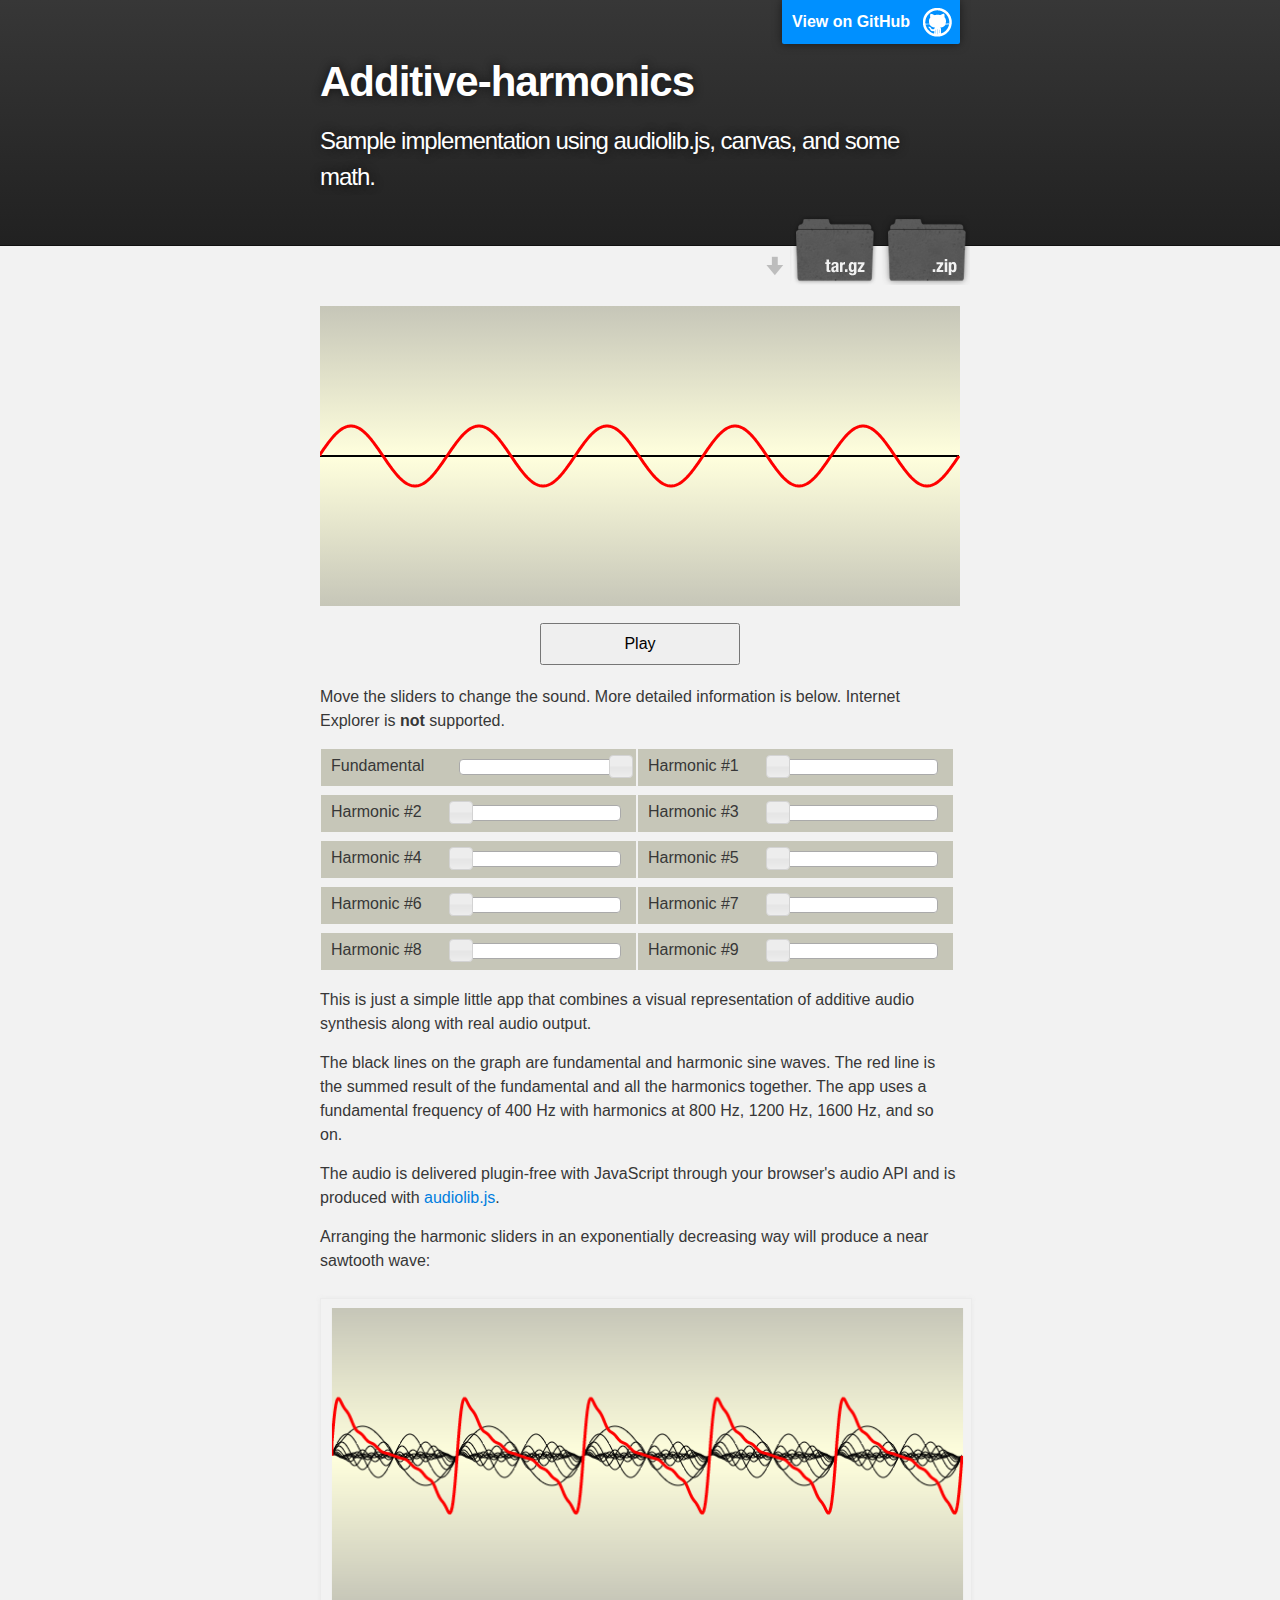
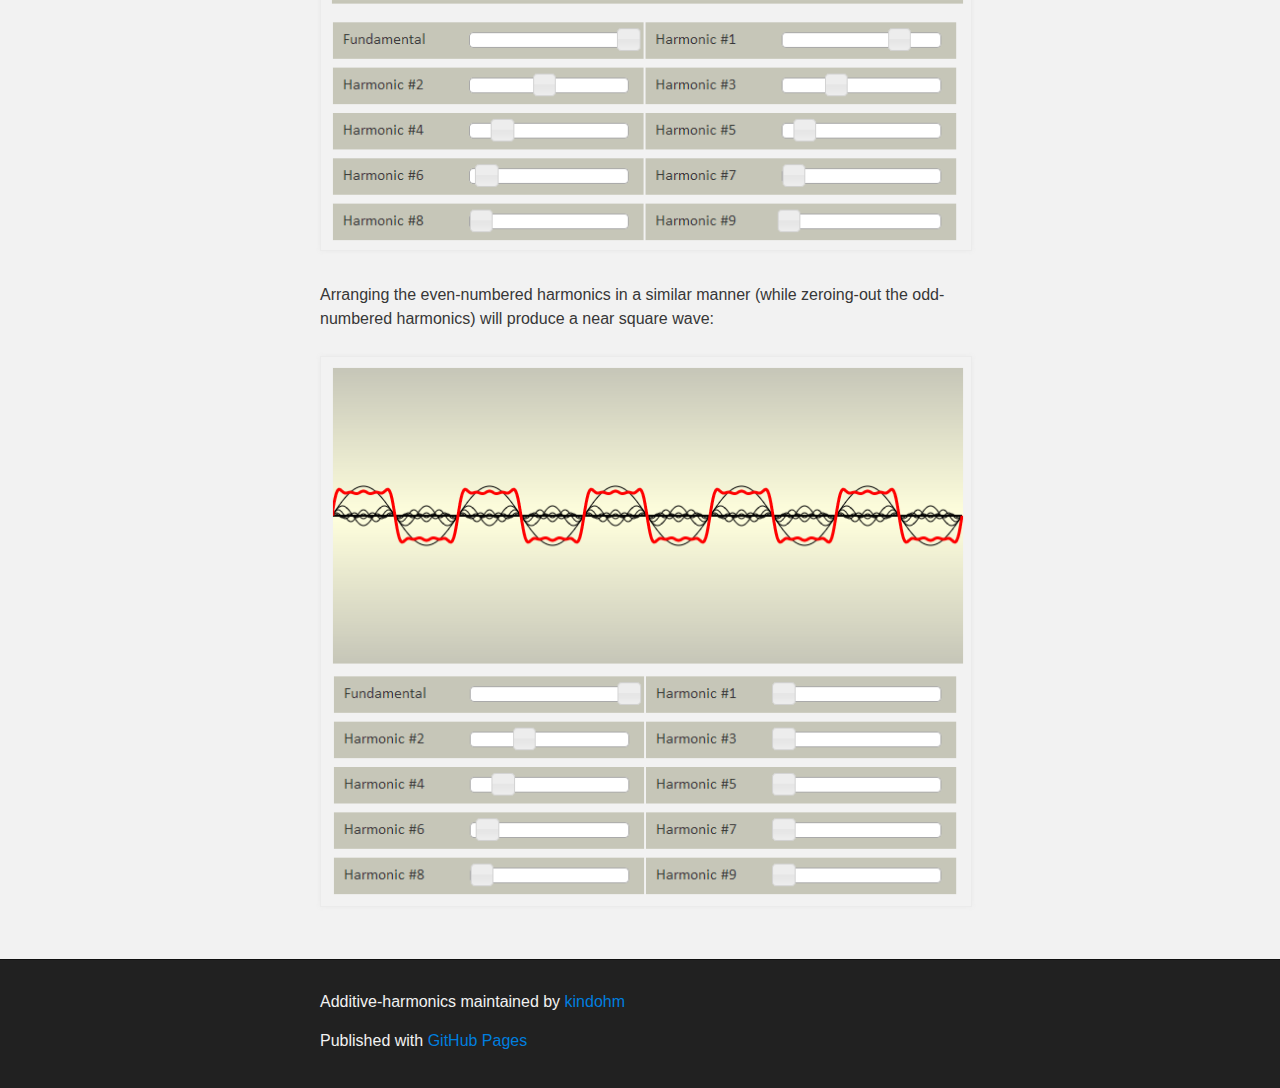
==== commit 0f068239: "Update index.html" ====
--- a/index.html
+++ b/index.html
@@ -56,7 +56,8 @@
         <div id="buttonPanel">
           <button id="playButton"><span id="playButtonSpan">Play</span></button>
         </div>
-        <p>Move the sliders to change the sound. More detailed information is below.</p>
+        <p>Move the sliders to change the sound. More detailed information is below. Internet Explorer 
+           is <strong>not</strong> supported.</p>
         <div id="controlsPanel">
           <div id="controlsContainer"></div>
         </div>
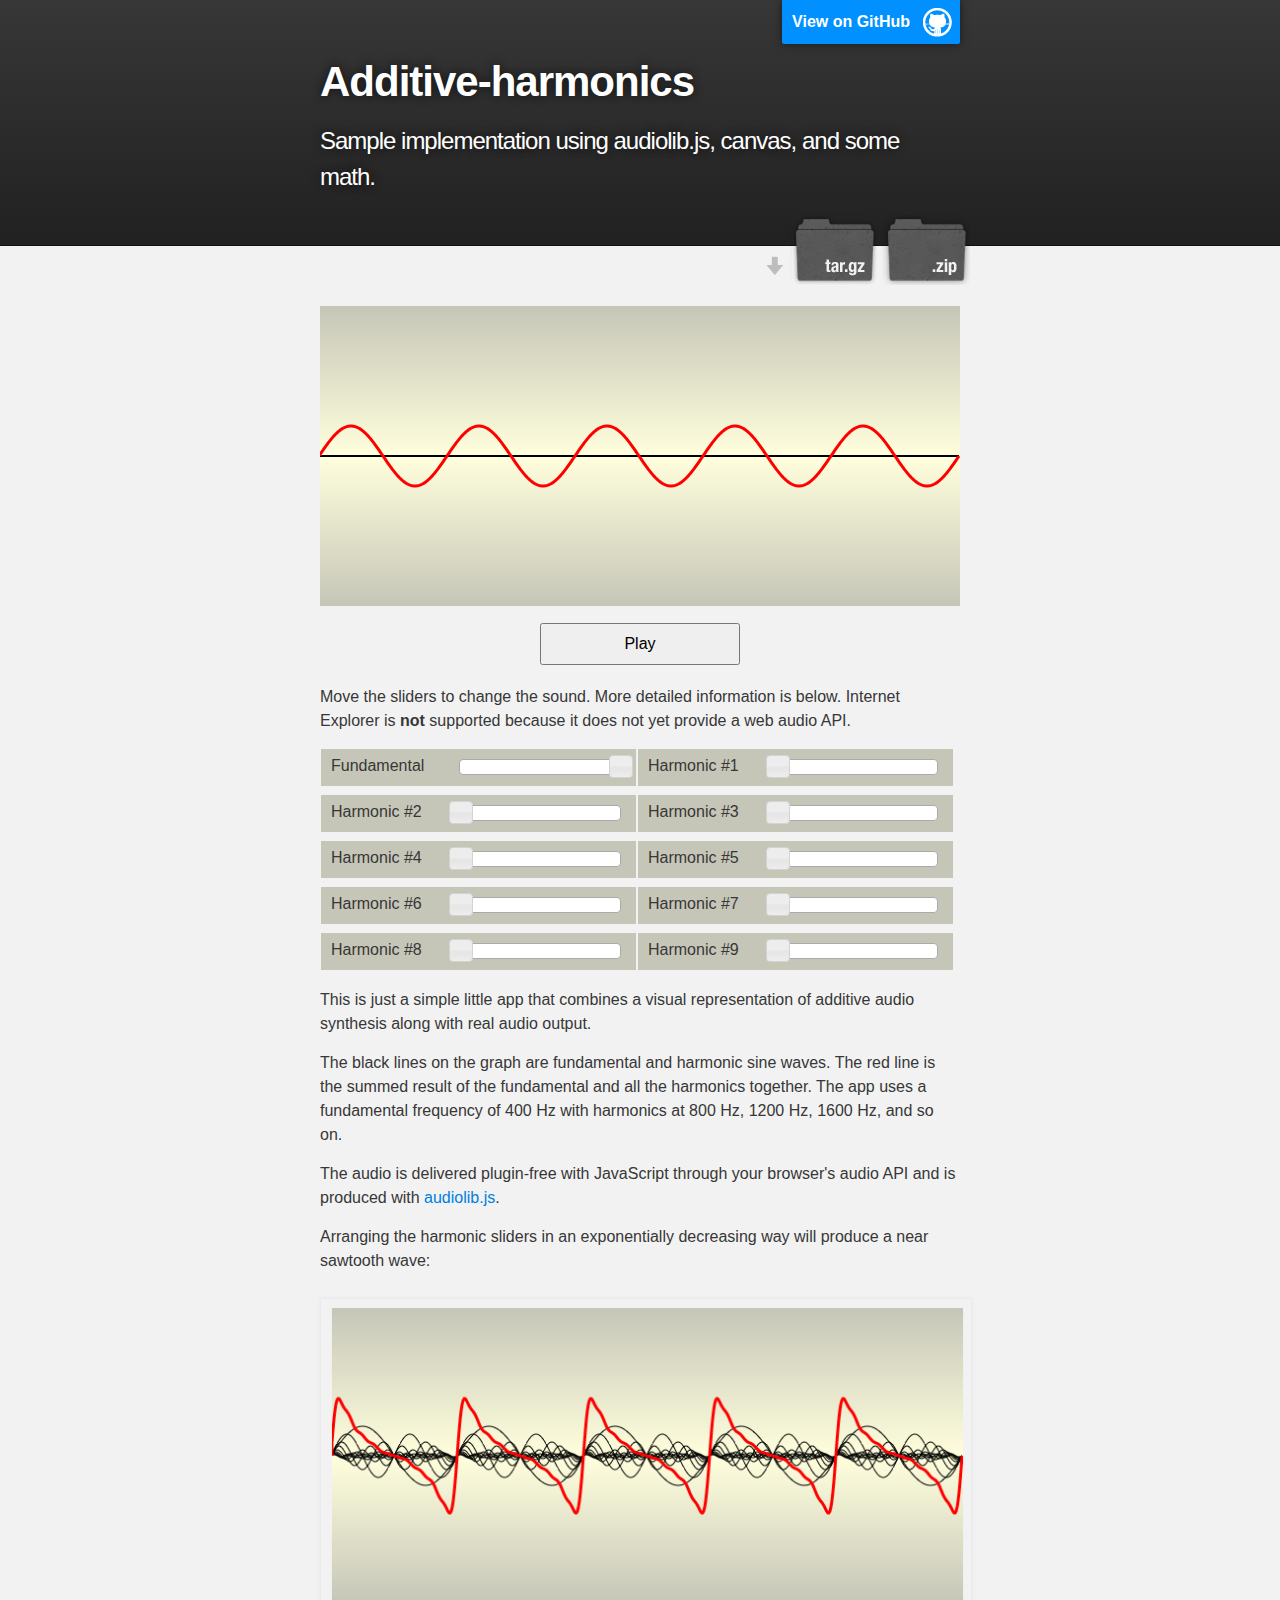
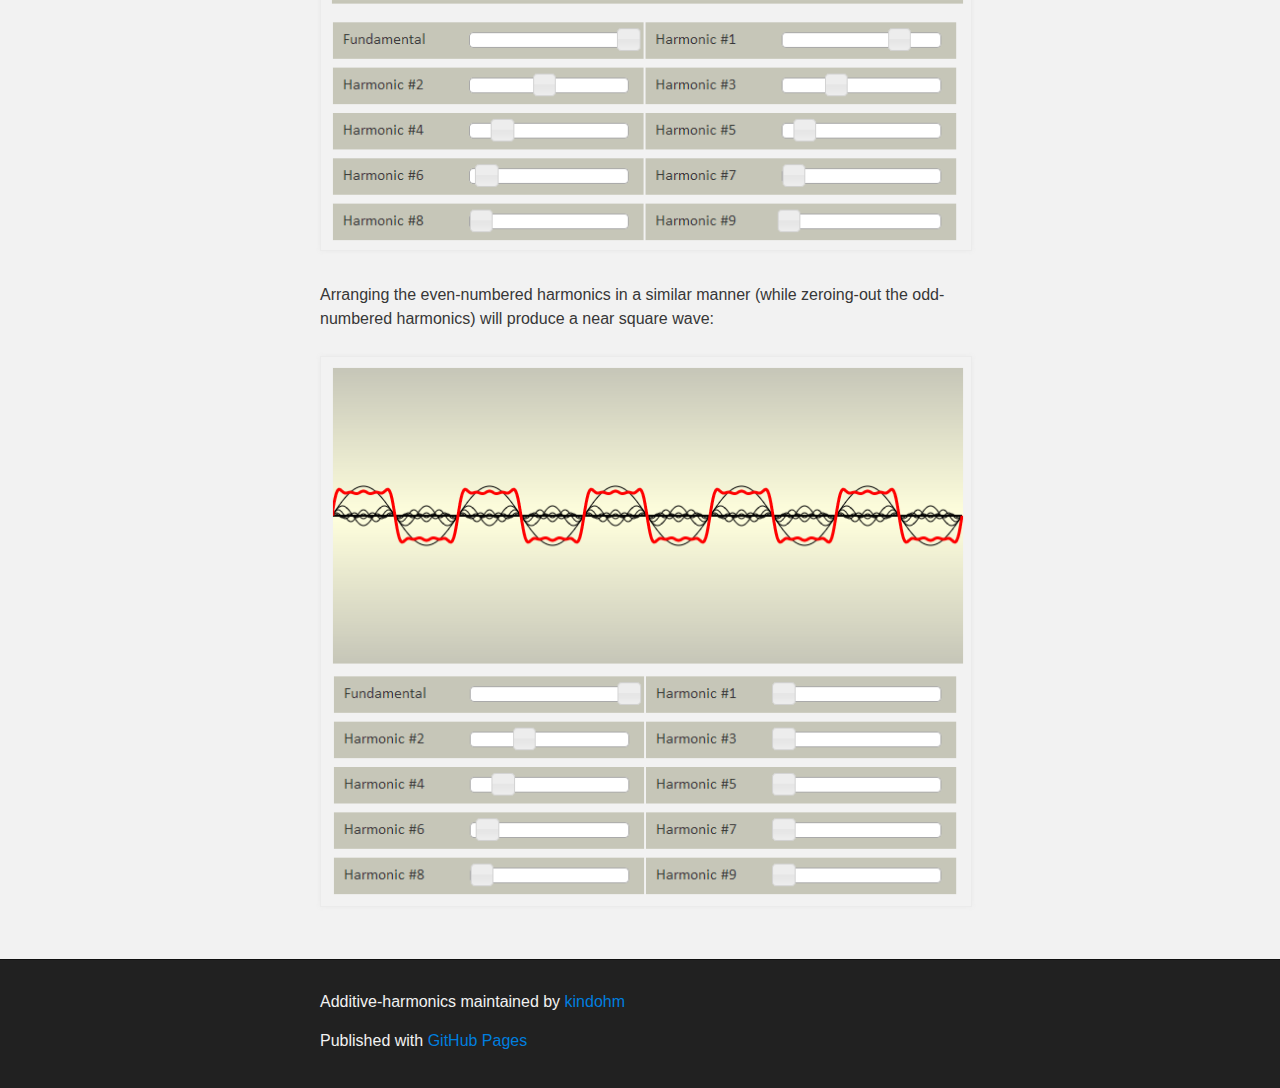
==== commit 0609aafb: "Update index.html" ====
--- a/index.html
+++ b/index.html
@@ -57,7 +57,7 @@
           <button id="playButton"><span id="playButtonSpan">Play</span></button>
         </div>
         <p>Move the sliders to change the sound. More detailed information is below. Internet Explorer 
-           is <strong>not</strong> supported.</p>
+           is <strong>not</strong> supported because it does not yet provide a web audio API.</p>
         <div id="controlsPanel">
           <div id="controlsContainer"></div>
         </div>
